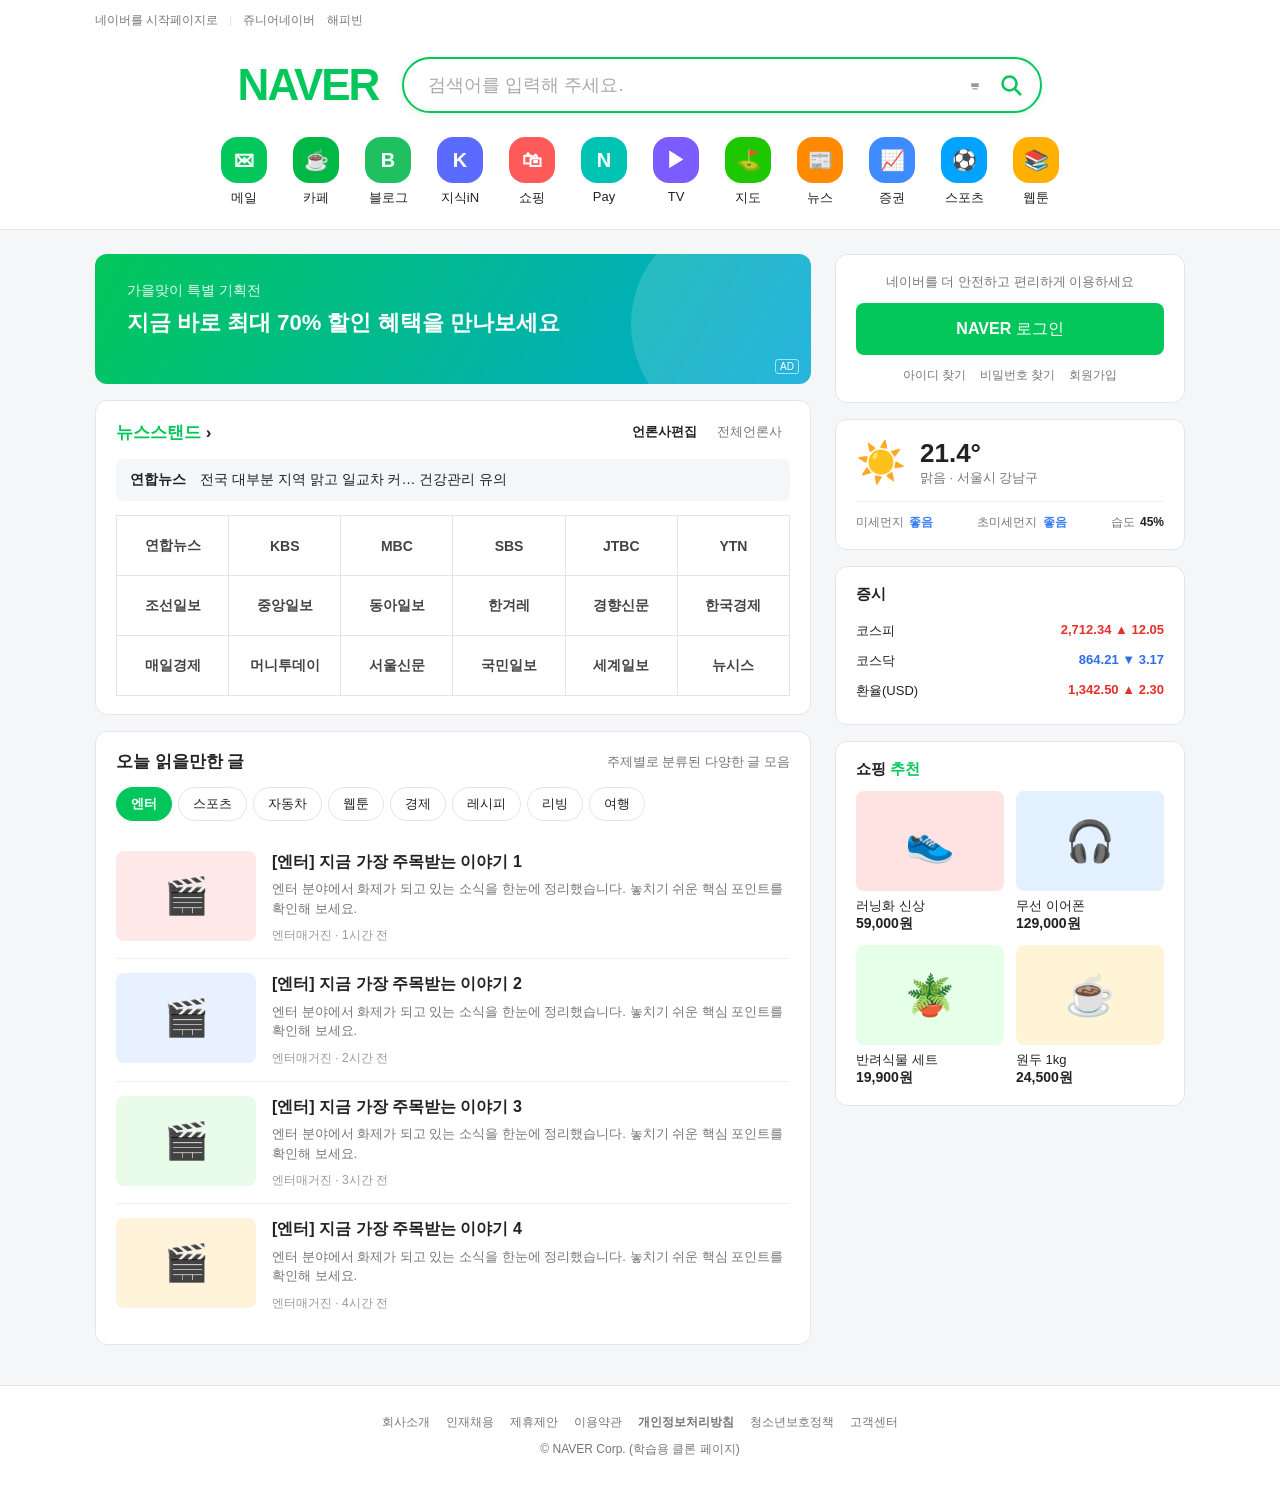
==== exam01/index.html @ 8823c5ea "version 0.0.1" ====
<!DOCTYPE html>
<html lang="ko">
<head>
  <meta charset="UTF-8">
  <meta name="viewport" content="width=device-width, initial-scale=1.0">
  <title>NAVER</title>
  <link rel="stylesheet" href="style.css">
</head>
<body>
  <!-- 상단 헤더 -->
  <header class="header">
    <div class="header-top">
      <a href="#" class="top-link">네이버를 시작페이지로</a>
      <span class="divider"></span>
      <a href="#" class="top-link">쥬니어네이버</a>
      <a href="#" class="top-link">해피빈</a>
    </div>

    <div class="search-area">
      <h1 class="logo"><a href="#">NAVER</a></h1>
      <form class="search-box" id="searchForm">
        <input type="text" id="searchInput" placeholder="검색어를 입력해 주세요." autocomplete="off">
        <button type="button" class="btn-keyboard" title="한글 입력기">⌨</button>
        <button type="submit" class="btn-search" aria-label="검색">
          <svg width="24" height="24" viewBox="0 0 24 24" fill="none" stroke="currentColor" stroke-width="2.5"><circle cx="10.5" cy="10.5" r="7"/><line x1="16" y1="16" x2="22" y2="22"/></svg>
        </button>
      </form>
    </div>

    <!-- 서비스 바로가기 -->
    <nav class="shortcut">
      <ul>
        <li><a href="#"><span class="icon" style="background:#03c75a">✉</span>메일</a></li>
        <li><a href="#"><span class="icon" style="background:#00b843">☕</span>카페</a></li>
        <li><a href="#"><span class="icon" style="background:#20c060">B</span>블로그</a></li>
        <li><a href="#"><span class="icon" style="background:#5c6bff">K</span>지식iN</a></li>
        <li><a href="#"><span class="icon" style="background:#ff5a5a">🛍</span>쇼핑</a></li>
        <li><a href="#"><span class="icon" style="background:#00c4b3">N</span>Pay</a></li>
        <li><a href="#"><span class="icon" style="background:#7b5cff">▶</span>TV</a></li>
        <li><a href="#"><span class="icon" style="background:#1ec800">⛳</span>지도</a></li>
        <li><a href="#"><span class="icon" style="background:#ff8a00">📰</span>뉴스</a></li>
        <li><a href="#"><span class="icon" style="background:#3d8bff">📈</span>증권</a></li>
        <li><a href="#"><span class="icon" style="background:#00a3ff">⚽</span>스포츠</a></li>
        <li><a href="#"><span class="icon" style="background:#ffb000">📚</span>웹툰</a></li>
      </ul>
    </nav>
  </header>

  <!-- 본문 -->
  <main class="container">
    <!-- 좌측 영역 -->
    <section class="left">
      <!-- 배너 -->
      <div class="banner">
        <div class="banner-text">
          <p class="banner-sub">가을맞이 특별 기획전</p>
          <p class="banner-title">지금 바로 최대 70% 할인 혜택을 만나보세요</p>
        </div>
        <span class="banner-tag">AD</span>
      </div>

      <!-- 뉴스스탠드 -->
      <div class="box newsstand">
        <div class="box-head">
          <h2><span class="green">뉴스스탠드</span> ›</h2>
          <div class="tabs" id="newsTabs">
            <button class="active" data-tab="press">언론사편집</button>
            <button data-tab="list">전체언론사</button>
          </div>
        </div>
        <div class="rolling" id="rollingNews">
          <span class="press">연합뉴스</span>
          <a href="#" class="rolling-text">로딩 중...</a>
        </div>
        <ul class="press-grid" id="pressGrid"></ul>
      </div>

      <!-- 주제별 콘텐츠 -->
      <div class="box contents">
        <div class="box-head">
          <h2>오늘 읽을만한 글</h2>
          <span class="desc">주제별로 분류된 다양한 글 모음</span>
        </div>
        <ul class="topic-tabs" id="topicTabs">
          <li class="active">엔터</li>
          <li>스포츠</li>
          <li>자동차</li>
          <li>웹툰</li>
          <li>경제</li>
          <li>레시피</li>
          <li>리빙</li>
          <li>여행</li>
        </ul>
        <ul class="card-list" id="cardList"></ul>
      </div>
    </section>

    <!-- 우측 영역 -->
    <aside class="right">
      <!-- 로그인 -->
      <div class="box login-box">
        <p class="login-desc">네이버를 더 안전하고 편리하게 이용하세요</p>
        <button class="btn-login"><b>NAVER</b> 로그인</button>
        <div class="login-links">
          <a href="#">아이디 찾기</a>
          <a href="#">비밀번호 찾기</a>
          <a href="#">회원가입</a>
        </div>
      </div>

      <!-- 날씨 -->
      <div class="box weather">
        <div class="weather-main">
          <span class="weather-icon">☀️</span>
          <div>
            <p class="temp">21.4°</p>
            <p class="weather-desc">맑음 · 서울시 강남구</p>
          </div>
        </div>
        <ul class="weather-sub">
          <li>미세먼지 <b class="good">좋음</b></li>
          <li>초미세먼지 <b class="good">좋음</b></li>
          <li>습도 <b>45%</b></li>
        </ul>
      </div>

      <!-- 증시 -->
      <div class="box stock">
        <h3>증시</h3>
        <ul>
          <li><span>코스피</span><b class="up">2,712.34 ▲ 12.05</b></li>
          <li><span>코스닥</span><b class="down">864.21 ▼ 3.17</b></li>
          <li><span>환율(USD)</span><b class="up">1,342.50 ▲ 2.30</b></li>
        </ul>
      </div>

      <!-- 쇼핑 -->
      <div class="box shopping">
        <h3>쇼핑 <span class="green">추천</span></h3>
        <ul class="shop-grid">
          <li><div class="thumb" style="background:#ffe3e3">👟</div><p>러닝화 신상</p><b>59,000원</b></li>
          <li><div class="thumb" style="background:#e3f0ff">🎧</div><p>무선 이어폰</p><b>129,000원</b></li>
          <li><div class="thumb" style="background:#e6ffe9">🪴</div><p>반려식물 세트</p><b>19,900원</b></li>
          <li><div class="thumb" style="background:#fff5d6">☕</div><p>원두 1kg</p><b>24,500원</b></li>
        </ul>
      </div>
    </aside>
  </main>

  <!-- 푸터 -->
  <footer class="footer">
    <ul class="footer-links">
      <li><a href="#">회사소개</a></li>
      <li><a href="#">인재채용</a></li>
      <li><a href="#">제휴제안</a></li>
      <li><a href="#">이용약관</a></li>
      <li><a href="#"><b>개인정보처리방침</b></a></li>
      <li><a href="#">청소년보호정책</a></li>
      <li><a href="#">고객센터</a></li>
    </ul>
    <p class="copyright">© NAVER Corp. (학습용 클론 페이지)</p>
  </footer>

  <script src="script.js"></script>
</body>
</html>
---- exam01/style.css ----
* { margin: 0; padding: 0; box-sizing: border-box; }
ul { list-style: none; }
a { color: inherit; text-decoration: none; }
button { font-family: inherit; cursor: pointer; border: none; background: none; }

:root {
  --green: #03c75a;
  --border: #e3e5e8;
  --text: #222;
  --sub: #767676;
  --bg: #f5f6f7;
}

body {
  font-family: -apple-system, BlinkMacSystemFont, "Apple SD Gothic Neo", "Malgun Gothic", "맑은 고딕", sans-serif;
  color: var(--text);
  background: var(--bg);
  font-size: 14px;
}

.green { color: var(--green); }

/* ---------- 헤더 ---------- */
.header { background: #fff; border-bottom: 1px solid var(--border); }

.header-top {
  max-width: 1130px;
  margin: 0 auto;
  padding: 12px 20px 0;
  display: flex;
  align-items: center;
  gap: 12px;
  font-size: 12px;
  color: var(--sub);
}
.header-top .divider { width: 1px; height: 10px; background: var(--border); }
.top-link:hover { text-decoration: underline; }

.search-area {
  display: flex;
  align-items: center;
  justify-content: center;
  gap: 24px;
  padding: 28px 20px 24px;
}

.logo a {
  font-size: 44px;
  font-weight: 900;
  letter-spacing: -2px;
  color: var(--green);
}

.search-box {
  display: flex;
  align-items: center;
  width: 640px;
  height: 56px;
  border: 2px solid var(--green);
  border-radius: 30px;
  padding: 0 8px 0 24px;
  box-shadow: 0 2px 8px rgba(3, 199, 90, .12);
}
.search-box input {
  flex: 1;
  border: none;
  outline: none;
  font-size: 18px;
  font-weight: 600;
}
.search-box input::placeholder { color: #aaa; font-weight: 400; }
.btn-keyboard { font-size: 20px; color: #999; padding: 0 10px; }
.btn-search {
  width: 42px; height: 42px;
  border-radius: 50%;
  color: var(--green);
  display: flex; align-items: center; justify-content: center;
}
.btn-search:hover { background: #effaf3; }

.shortcut ul {
  display: flex;
  justify-content: center;
  gap: 8px;
  padding-bottom: 22px;
  flex-wrap: wrap;
}
.shortcut a {
  display: flex;
  flex-direction: column;
  align-items: center;
  gap: 6px;
  width: 64px;
  font-size: 13px;
}
.shortcut .icon {
  width: 46px; height: 46px;
  border-radius: 16px;
  display: flex; align-items: center; justify-content: center;
  color: #fff; font-size: 20px; font-weight: 800;
  transition: transform .15s;
}
.shortcut a:hover .icon { transform: translateY(-3px); }

/* ---------- 본문 ---------- */
.container {
  max-width: 1130px;
  margin: 24px auto;
  padding: 0 20px;
  display: grid;
  grid-template-columns: 1fr 350px;
  gap: 24px;
}

.box {
  background: #fff;
  border: 1px solid var(--border);
  border-radius: 12px;
  padding: 18px 20px;
  margin-bottom: 16px;
}
.box h3 { font-size: 15px; margin-bottom: 12px; }
.box-head {
  display: flex;
  align-items: center;
  justify-content: space-between;
  margin-bottom: 14px;
}
.box-head h2 { font-size: 17px; }
.box-head .desc { color: var(--sub); font-size: 13px; }

/* 배너 */
.banner {
  position: relative;
  height: 130px;
  border-radius: 12px;
  margin-bottom: 16px;
  padding: 28px 32px;
  color: #fff;
  background: linear-gradient(120deg, #03c75a, #00a7d8);
  overflow: hidden;
}
.banner::after {
  content: "";
  position: absolute;
  right: -40px; top: -40px;
  width: 220px; height: 220px;
  border-radius: 50%;
  background: rgba(255, 255, 255, .15);
}
.banner-sub { font-size: 14px; opacity: .9; }
.banner-title { font-size: 22px; font-weight: 800; margin-top: 8px; }
.banner-tag {
  position: absolute; right: 12px; bottom: 10px;
  font-size: 10px; border: 1px solid rgba(255,255,255,.6);
  padding: 1px 4px; border-radius: 3px;
}

/* 뉴스스탠드 */
.tabs button {
  font-size: 13px;
  color: var(--sub);
  padding: 4px 8px;
}
.tabs button.active { color: var(--text); font-weight: 700; }

.rolling {
  display: flex;
  gap: 14px;
  padding: 12px 14px;
  background: var(--bg);
  border-radius: 8px;
  margin-bottom: 14px;
  overflow: hidden;
}
.rolling .press { font-weight: 700; white-space: nowrap; }
.rolling-text {
  white-space: nowrap; overflow: hidden; text-overflow: ellipsis;
  animation: fadeUp .4s;
}
.rolling-text:hover { text-decoration: underline; }
@keyframes fadeUp {
  from { opacity: 0; transform: translateY(8px); }
  to   { opacity: 1; transform: translateY(0); }
}

.press-grid {
  display: grid;
  grid-template-columns: repeat(6, 1fr);
  border-top: 1px solid var(--border);
  border-left: 1px solid var(--border);
}
.press-grid li {
  height: 60px;
  display: flex; align-items: center; justify-content: center;
  border-right: 1px solid var(--border);
  border-bottom: 1px solid var(--border);
  font-weight: 700;
  color: #444;
  cursor: pointer;
}
.press-grid li:hover { background: #f8fdf9; color: var(--green); }

/* 주제별 콘텐츠 */
.topic-tabs {
  display: flex;
  gap: 6px;
  margin-bottom: 16px;
  flex-wrap: wrap;
}
.topic-tabs li {
  padding: 7px 14px;
  border: 1px solid var(--border);
  border-radius: 20px;
  font-size: 13px;
  cursor: pointer;
}
.topic-tabs li.active {
  background: var(--green);
  border-color: var(--green);
  color: #fff;
  font-weight: 700;
}

.card-list li {
  display: flex;
  gap: 16px;
  padding: 14px 0;
  border-bottom: 1px solid #f0f0f0;
}
.card-list li:last-child { border-bottom: none; }
.card-thumb {
  flex-shrink: 0;
  width: 140px; height: 90px;
  border-radius: 8px;
  display: flex; align-items: center; justify-content: center;
  font-size: 36px;
}
.card-body h4 { font-size: 16px; margin-bottom: 6px; line-height: 1.4; }
.card-body p { color: var(--sub); font-size: 13px; line-height: 1.5; }
.card-body .source { margin-top: 8px; font-size: 12px; color: #999; }
.card-list a:hover h4 { text-decoration: underline; }

/* ---------- 우측 ---------- */
.login-box { text-align: center; }
.login-desc { font-size: 13px; color: var(--sub); margin-bottom: 12px; }
.btn-login {
  width: 100%;
  height: 52px;
  border-radius: 8px;
  background: var(--green);
  color: #fff;
  font-size: 16px;
}
.btn-login:hover { background: #02b351; }
.login-links {
  display: flex;
  justify-content: center;
  gap: 14px;
  margin-top: 12px;
  font-size: 12px;
  color: var(--sub);
}
.login-links a:hover { text-decoration: underline; }

.weather-main { display: flex; align-items: center; gap: 14px; }
.weather-icon { font-size: 40px; }
.temp { font-size: 26px; font-weight: 800; }
.weather-desc { color: var(--sub); font-size: 13px; }
.weather-sub {
  display: flex;
  justify-content: space-between;
  margin-top: 14px;
  padding-top: 12px;
  border-top: 1px solid #f0f0f0;
  font-size: 12px;
  color: var(--sub);
}
.weather-sub b { color: var(--text); margin-left: 2px; }
.weather-sub b.good { color: #3b82f6; }

.stock li {
  display: flex;
  justify-content: space-between;
  padding: 6px 0;
  font-size: 13px;
}
.up { color: #e5302b; }
.down { color: #2f6fe4; }

.shop-grid {
  display: grid;
  grid-template-columns: 1fr 1fr;
  gap: 12px;
}
.shop-grid li { cursor: pointer; }
.shop-grid .thumb {
  height: 100px;
  border-radius: 8px;
  display: flex; align-items: center; justify-content: center;
  font-size: 40px;
  margin-bottom: 6px;
}
.shop-grid p { font-size: 13px; }
.shop-grid b { font-size: 14px; }

/* ---------- 푸터 ---------- */
.footer {
  background: #fff;
  border-top: 1px solid var(--border);
  padding: 28px 20px;
  text-align: center;
  font-size: 12px;
  color: var(--sub);
}
.footer-links {
  display: flex;
  justify-content: center;
  flex-wrap: wrap;
  gap: 16px;
  margin-bottom: 10px;
}
.footer-links a:hover { text-decoration: underline; }

/* ---------- 반응형 ---------- */
@media (max-width: 960px) {
  .container { grid-template-columns: 1fr; }
  .search-area { flex-direction: column; gap: 16px; }
  .search-box { width: 100%; max-width: 640px; }
  .press-grid { grid-template-columns: repeat(3, 1fr); }
}
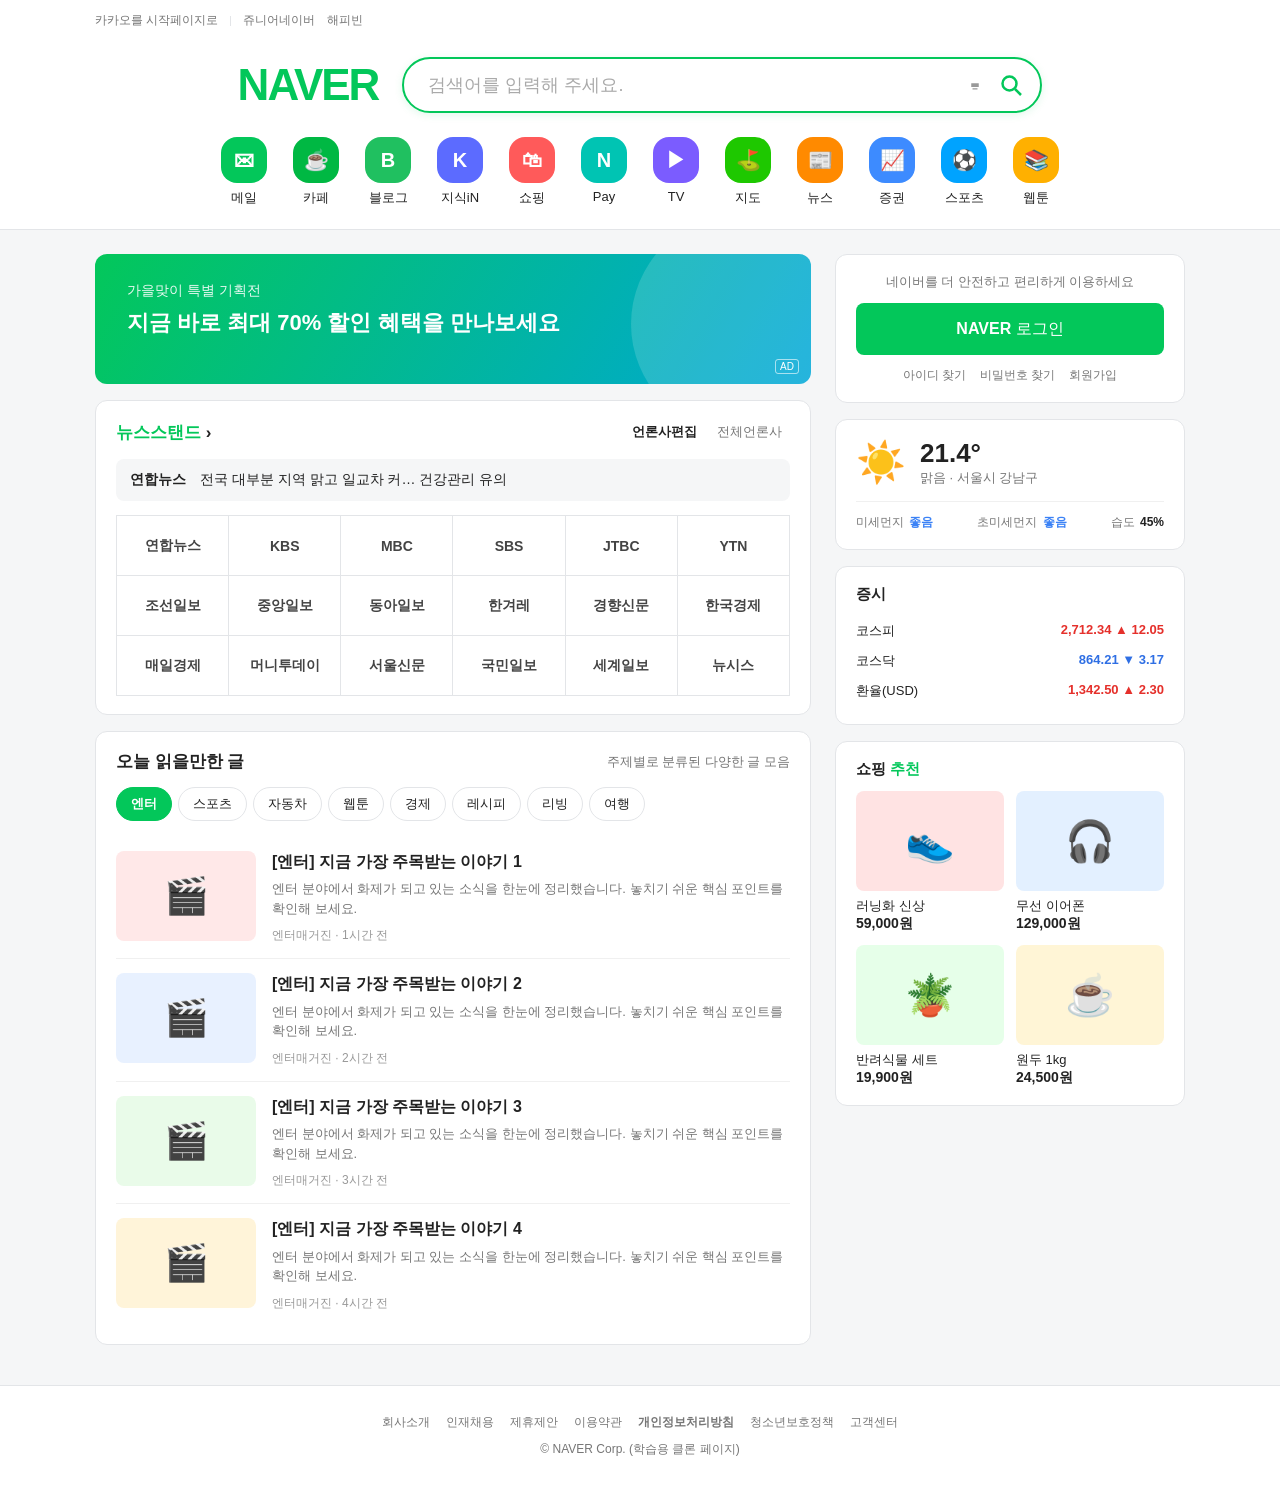
==== commit 39e7da1a: "version 0.0.2" ====
--- a/exam01/index.html
+++ b/exam01/index.html
@@ -10,7 +10,7 @@
   <!-- 상단 헤더 -->
   <header class="header">
     <div class="header-top">
-      <a href="#" class="top-link">네이버를 시작페이지로</a>
+      <a href="#" class="top-link">카카오를 시작페이지로</a>
       <span class="divider"></span>
       <a href="#" class="top-link">쥬니어네이버</a>
       <a href="#" class="top-link">해피빈</a>
